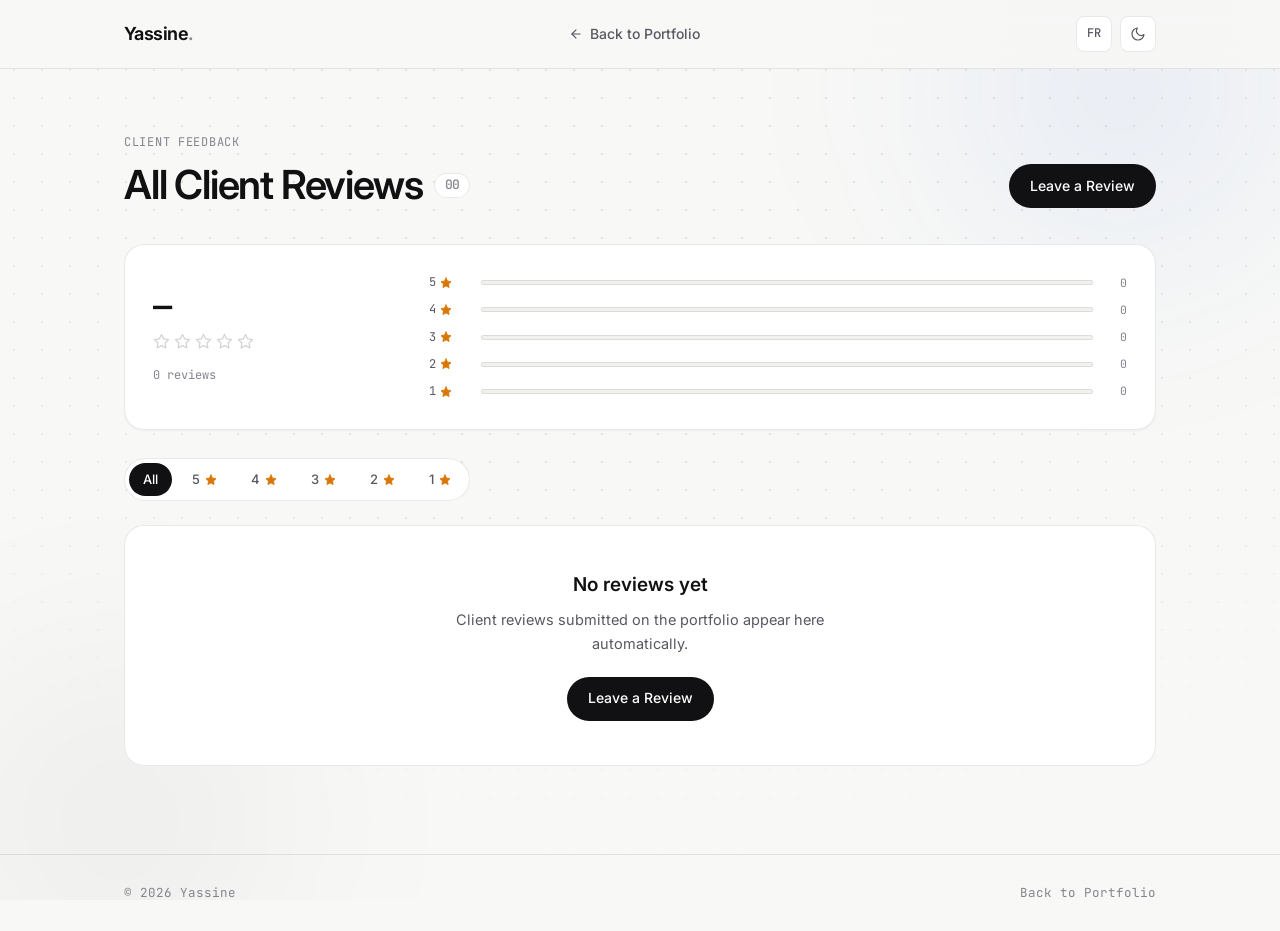
==== reviews.html @ 19e0b04a "Remove Tools & Stack, add Owner Of links, Instagram, and 1-5 star Client Reviews page" ====
<!DOCTYPE html>
<html lang="en" data-theme="light">
<head>
  <meta charset="UTF-8" />
  <meta name="viewport" content="width=device-width, initial-scale=1.0" />
  <title>Client Reviews — Yassine</title>
  <meta name="description" content="Client reviews and ratings (1 to 5 stars) for Yassine's software development, web design, and creative work." />
  <link rel="icon" href="favicon.ico" sizes="any" />
  <link rel="icon" type="image/svg+xml" href="assets/favicon.svg" />
  <link rel="preconnect" href="https://fonts.googleapis.com" />
  <link rel="preconnect" href="https://fonts.gstatic.com" crossorigin />
  <link href="https://fonts.googleapis.com/css2?family=Inter:wght@400;500;600;700&family=JetBrains+Mono:wght@400;500&display=swap" rel="stylesheet" />
  <link rel="stylesheet" href="assets/css/styles.css" />
  <script>
    (function () {
      try {
        var saved = localStorage.getItem("yassine_theme");
        if (saved === "dark" || saved === "light") {
          document.documentElement.setAttribute("data-theme", saved);
        } else if (window.matchMedia && window.matchMedia("(prefers-color-scheme: dark)").matches) {
          document.documentElement.setAttribute("data-theme", "dark");
        }
      } catch (e) {}
    })();
  </script>
</head>
<body>
  <div class="custom-bg" aria-hidden="true">
    <div class="bg-orb bg-orb-1"></div>
    <div class="bg-orb bg-orb-2"></div>
    <div class="bg-grid"></div>
    <div class="bg-spotlight" id="bg-spotlight"></div>
  </div>

  <a class="skip-link" href="#main">Skip to content</a>

  <header class="site-header" id="top">
    <div class="container header-inner">
      <a href="index.html" class="brand" aria-label="Back to Yassine portfolio">
        <span class="brand-name" id="brand-name">Yassine</span><span class="brand-dot" aria-hidden="true">.</span>
      </a>

      <nav class="nav-links" aria-label="Reviews navigation">
        <a href="index.html" class="nav-link back-nav-link">
          <svg width="14" height="14" viewBox="0 0 24 24" fill="none" stroke="currentColor" stroke-width="2" stroke-linecap="round" stroke-linejoin="round" aria-hidden="true">
            <path d="M19 12H5"></path>
            <path d="m12 19-7-7 7-7"></path>
          </svg>
          <span data-i18n="reviewsPage.back">Back to Portfolio</span>
        </a>
      </nav>

      <div class="header-controls">
        <button type="button" class="control-btn mono" id="lang-toggle" aria-label="Switch language" title="Switch language">
          FR
        </button>
        <button type="button" class="control-btn icon-btn" id="theme-toggle" aria-label="Toggle color theme" title="Toggle theme">
          <svg class="icon-sun" width="16" height="16" viewBox="0 0 24 24" fill="none" stroke="currentColor" stroke-width="1.75" stroke-linecap="round" stroke-linejoin="round" aria-hidden="true">
            <circle cx="12" cy="12" r="4"></circle>
            <path d="M12 2v2M12 20v2M4.93 4.93l1.41 1.41M17.66 17.66l1.41 1.41M2 12h2M20 12h2M6.34 17.66l-1.41 1.41M19.07 4.93l-1.41 1.41"></path>
          </svg>
          <svg class="icon-moon" width="16" height="16" viewBox="0 0 24 24" fill="none" stroke="currentColor" stroke-width="1.75" stroke-linecap="round" stroke-linejoin="round" aria-hidden="true">
            <path d="M21 12.79A9 9 0 1 1 11.21 3 7 7 0 0 0 21 12.79z"></path>
          </svg>
        </button>
      </div>
    </div>
  </header>

  <main id="main">
    <section class="section reviews-page-hero">
      <div class="container">
        <div class="section-header">
          <div>
            <span class="section-kicker mono" data-i18n="reviewsPage.kicker">Client Feedback</span>
            <h1 class="section-title reviews-page-title">
              <span data-i18n="reviewsPage.title">All Client Reviews</span>
              <span class="count-badge mono" id="all-reviews-count">00</span>
            </h1>
          </div>

          <a href="index.html#reviews" class="btn btn-primary" data-i18n="reviewsPage.leaveBtn">
            Leave a Review
          </a>
        </div>

        <div class="reviews-overview-banner" id="reviews-overview-banner">
          <div class="overview-score-col">
            <div class="overview-score mono" id="page-avg-score">—</div>
            <div id="page-avg-stars"></div>
            <p class="overview-meta mono" id="page-total-label">0 reviews</p>
          </div>
          <div class="rating-breakdown" id="page-rating-breakdown">
            <!-- Rendered dynamically -->
          </div>
        </div>

        <div class="reviews-toolbar">
          <div class="filter-bar" id="rating-filters" role="tablist" aria-label="Filter reviews by rating">
            <!-- Rendered dynamically -->
          </div>
        </div>

        <div class="all-reviews-grid" id="all-reviews-grid">
          <!-- Rendered dynamically -->
        </div>
      </div>
    </section>
  </main>

  <footer class="site-footer">
    <div class="container footer-inner">
      <p class="footer-copy mono">&copy; <span id="footer-year">2026</span> <span id="footer-name">Yassine</span></p>
      <a href="index.html" class="footer-top mono" data-i18n="reviewsPage.back">Back to Portfolio</a>
    </div>
  </footer>

  <script src="assets/js/data.js" defer></script>
  <script src="assets/js/reviews-store.js" defer></script>
  <script src="assets/js/reviews.js" defer></script>
</body>
</html>
---- assets/css/styles.css ----
/* ==========================================================================
   Yassine — Minimalist Modern Portfolio
   Clean architectural typography, hairline dividers, zero clutter.
   ========================================================================== */

:root {
  --bg: #f8f8f6;
  --surface: #ffffff;
  --surface-subtle: #f1f1ee;
  --surface-elevated: #ffffff;
  --border: rgba(17, 17, 19, 0.09);
  --border-strong: rgba(17, 17, 19, 0.18);

  --text: #111113;
  --text-secondary: #585862;
  --text-muted: #84848f;

  --accent: #111113;
  --accent-hover: #27272a;
  --accent-fg: #ffffff;

  --signal: #16a34a;
  --star: #d97706;
  --highlight: #2563eb;
  --highlight-soft: rgba(37, 99, 235, 0.1);

  --header-bg: rgba(248, 248, 246, 0.82);
  --bg-grid-dot: rgba(17, 17, 19, 0.1);
  --bg-orb-1: rgba(37, 99, 235, 0.09);
  --bg-orb-2: rgba(17, 17, 19, 0.05);
  --bg-spotlight: rgba(37, 99, 235, 0.085);
  --shadow-sm: 0 1px 2px rgba(17, 17, 19, 0.04);
  --shadow-md: 0 12px 32px -12px rgba(17, 17, 19, 0.1);
  --shadow-modal: 0 28px 70px -20px rgba(0, 0, 0, 0.28);

  --radius-sm: 8px;
  --radius-md: 14px;
  --radius-lg: 20px;
  --radius-pill: 999px;

  --font-sans: "Inter", -apple-system, BlinkMacSystemFont, "Segoe UI", Roboto, sans-serif;
  --font-mono: "JetBrains Mono", ui-monospace, SFMono-Regular, Menlo, Consolas, monospace;

  --container: 1080px;
  --ease: cubic-bezier(0.22, 1, 0.36, 1);
}

[data-theme="dark"] {
  --bg: #0a0a0c;
  --surface: #121215;
  --surface-subtle: #18181c;
  --surface-elevated: #151519;
  --border: rgba(255, 255, 255, 0.085);
  --border-strong: rgba(255, 255, 255, 0.18);

  --text: #f4f4f6;
  --text-secondary: #a1a1aa;
  --text-muted: #71717a;

  --accent: #f4f4f6;
  --accent-hover: #e4e4e7;
  --accent-fg: #0a0a0c;

  --signal: #22c55e;
  --star: #f59e0b;
  --highlight: #60a5fa;
  --highlight-soft: rgba(96, 165, 250, 0.14);

  --header-bg: rgba(10, 10, 12, 0.8);
  --bg-grid-dot: rgba(255, 255, 255, 0.09);
  --bg-orb-1: rgba(96, 165, 250, 0.13);
  --bg-orb-2: rgba(244, 244, 246, 0.05);
  --bg-spotlight: rgba(96, 165, 250, 0.115);
  --shadow-sm: 0 1px 2px rgba(0, 0, 0, 0.25);
  --shadow-md: 0 14px 36px -12px rgba(0, 0, 0, 0.55);
  --shadow-modal: 0 32px 80px -16px rgba(0, 0, 0, 0.72);
}

/* Base Reset */
*,
*::before,
*::after {
  box-sizing: border-box;
}

html {
  scroll-behavior: smooth;
  -webkit-font-smoothing: antialiased;
  -moz-osx-font-smoothing: grayscale;
}

body {
  margin: 0;
  background-color: var(--bg);
  color: var(--text);
  font-family: var(--font-sans);
  font-size: 16px;
  line-height: 1.6;
  overflow-x: hidden;
  transition: background-color 0.25s var(--ease), color 0.25s var(--ease);
}

body.modal-open {
  overflow: hidden;
}

/* Custom Architectural Background & Cursor Particles */
.custom-bg {
  position: fixed;
  inset: 0;
  z-index: 0;
  pointer-events: none;
  overflow: hidden;
}

.bg-grid {
  position: absolute;
  inset: 0;
  background-image: radial-gradient(var(--bg-grid-dot) 1px, transparent 1px);
  background-size: 28px 28px;
  mask-image: radial-gradient(ellipse 85% 75% at 50% 25%, #000 35%, transparent 100%);
  -webkit-mask-image: radial-gradient(ellipse 85% 75% at 50% 25%, #000 35%, transparent 100%);
}

.bg-orb {
  position: absolute;
  border-radius: 50%;
  filter: blur(80px);
  will-change: transform;
}

.bg-orb-1 {
  width: 560px;
  height: 560px;
  top: -190px;
  right: -120px;
  background: radial-gradient(circle, var(--bg-orb-1) 0%, transparent 70%);
}

.bg-orb-2 {
  width: 520px;
  height: 520px;
  bottom: -180px;
  left: -140px;
  background: radial-gradient(circle, var(--bg-orb-2) 0%, transparent 70%);
}

.bg-spotlight {
  position: absolute;
  inset: 0;
  opacity: 0;
  background: radial-gradient(
    480px circle at var(--mx, 50%) var(--my, 30%),
    var(--bg-spotlight),
    transparent 70%
  );
  transition: opacity 0.45s ease;
}

.bg-spotlight.is-active {
  opacity: 1;
}

main,
.site-footer {
  position: relative;
  z-index: 2;
}

img,
svg {
  display: block;
}

a {
  color: inherit;
  text-decoration: none;
}

button,
input,
textarea {
  font: inherit;
  color: inherit;
}

:focus-visible {
  outline: 2px solid var(--highlight);
  outline-offset: 2px;
}

.skip-link {
  position: absolute;
  top: -100px;
  left: 16px;
  z-index: 1000;
  padding: 8px 14px;
  border-radius: var(--radius-sm);
  background: var(--accent);
  color: var(--accent-fg);
  font-size: 14px;
  font-weight: 500;
}

.skip-link:focus {
  top: 16px;
}

.mono {
  font-family: var(--font-mono);
}

.container {
  width: 100%;
  max-width: var(--container);
  margin: 0 auto;
  padding: 0 24px;
}

/* Header */
.site-header {
  position: sticky;
  top: 0;
  z-index: 50;
  background: var(--header-bg);
  backdrop-filter: blur(14px);
  -webkit-backdrop-filter: blur(14px);
  border-bottom: 1px solid var(--border);
}

.header-inner {
  height: 68px;
  display: flex;
  align-items: center;
  justify-content: space-between;
  gap: 24px;
}

.brand {
  font-size: 18px;
  font-weight: 650;
  letter-spacing: -0.03em;
  display: inline-flex;
  align-items: baseline;
}

.brand-dot {
  color: var(--text-muted);
}

.nav-links {
  display: flex;
  align-items: center;
  gap: 28px;
}

.nav-link {
  font-size: 14px;
  font-weight: 500;
  color: var(--text-secondary);
  transition: color 0.2s ease;
  position: relative;
}

.nav-link:hover,
.nav-link.is-active {
  color: var(--text);
}

.header-controls {
  display: flex;
  align-items: center;
  gap: 8px;
}

.control-btn {
  height: 36px;
  min-width: 36px;
  padding: 0 10px;
  border-radius: var(--radius-sm);
  border: 1px solid var(--border);
  background: var(--surface);
  color: var(--text-secondary);
  font-size: 12px;
  font-weight: 500;
  display: inline-flex;
  align-items: center;
  justify-content: center;
  cursor: pointer;
  transition: border-color 0.2s ease, color 0.2s ease, background-color 0.2s ease;
}

.control-btn:hover {
  border-color: var(--border-strong);
  color: var(--text);
}

.icon-btn {
  padding: 0;
  width: 36px;
}

/* Theme Icon Visibility */
[data-theme="light"] .icon-sun {
  display: none;
}

[data-theme="dark"] .icon-moon {
  display: none;
}

/* Sections */
.section {
  padding: 88px 0;
}

.section-bordered {
  border-top: 1px solid var(--border);
}

.section-kicker {
  display: block;
  font-size: 12px;
  letter-spacing: 0.06em;
  text-transform: uppercase;
  color: var(--text-muted);
  margin-bottom: 10px;
}

.section-title {
  margin: 0;
  font-size: clamp(26px, 3vw, 34px);
  font-weight: 600;
  letter-spacing: -0.03em;
  line-height: 1.15;
  display: inline-flex;
  align-items: center;
  gap: 12px;
}

/* Hero */
.hero {
  padding: 96px 0 72px;
}

.hero-meta {
  display: flex;
  flex-wrap: wrap;
  align-items: center;
  gap: 14px;
  margin-bottom: 28px;
}

.eyebrow {
  font-size: 12px;
  letter-spacing: 0.08em;
  text-transform: uppercase;
  color: var(--text-secondary);
}

.status-pill {
  display: inline-flex;
  align-items: center;
  gap: 8px;
  padding: 5px 12px;
  border-radius: var(--radius-pill);
  border: 1px solid var(--border);
  background: var(--surface);
  font-size: 12.5px;
  color: var(--text-secondary);
}

.status-dot {
  width: 6px;
  height: 6px;
  border-radius: 50%;
  background: var(--signal);
  box-shadow: 0 0 0 3px rgba(22, 163, 74, 0.16);
}

.hero-title {
  margin: 0 0 22px;
  max-width: 18ch;
  font-size: clamp(38px, 6vw, 64px);
  font-weight: 650;
  letter-spacing: -0.04em;
  line-height: 1.05;
  color: var(--text);
}

.hero-subtitle {
  margin: 0 0 36px;
  max-width: 56ch;
  font-size: clamp(16px, 1.8vw, 18px);
  line-height: 1.65;
  color: var(--text-secondary);
}

.hero-actions {
  display: flex;
  flex-wrap: wrap;
  align-items: center;
  gap: 12px;
  margin-bottom: 64px;
}

/* Buttons */
.btn {
  display: inline-flex;
  align-items: center;
  justify-content: center;
  gap: 8px;
  height: 44px;
  padding: 0 20px;
  border-radius: var(--radius-pill);
  font-size: 14px;
  font-weight: 500;
  border: 1px solid transparent;
  cursor: pointer;
  transition: transform 0.18s var(--ease), background-color 0.2s ease, border-color 0.2s ease, color 0.2s ease;
}

.btn:active {
  transform: translateY(1px);
}

.btn-primary {
  background: var(--accent);
  color: var(--accent-fg);
}

.btn-primary:hover {
  background: var(--accent-hover);
}

.btn-secondary {
  background: var(--surface);
  color: var(--text);
  border-color: var(--border);
}

.btn-secondary:hover {
  border-color: var(--border-strong);
  background: var(--surface-subtle);
}

/* Hero Metrics Strip */
.hero-metrics {
  margin: 0;
  padding-top: 28px;
  border-top: 1px solid var(--border);
  display: grid;
  grid-template-columns: repeat(3, minmax(0, 1fr));
  gap: 24px;
}

.metric-item dt {
  font-size: 11.5px;
  text-transform: uppercase;
  letter-spacing: 0.06em;
  color: var(--text-muted);
  margin-bottom: 6px;
}

.metric-item dd {
  margin: 0;
  font-size: 15px;
  font-weight: 500;
  color: var(--text);
}

/* Projects Section */
.section-header {
  display: flex;
  flex-wrap: wrap;
  align-items: flex-end;
  justify-content: space-between;
  gap: 20px;
  margin-bottom: 36px;
}

.count-badge {
  font-size: 13px;
  font-weight: 500;
  color: var(--text-muted);
  padding: 4px 10px;
  border-radius: var(--radius-pill);
  border: 1px solid var(--border);
  background: var(--surface);
}

.filter-bar {
  display: inline-flex;
  flex-wrap: wrap;
  gap: 6px;
  padding: 4px;
  border-radius: var(--radius-pill);
  border: 1px solid var(--border);
  background: var(--surface);
}

.filter-btn {
  padding: 6px 14px;
  border: none;
  border-radius: var(--radius-pill);
  background: transparent;
  color: var(--text-secondary);
  font-size: 13px;
  font-weight: 500;
  cursor: pointer;
  transition: background-color 0.2s ease, color 0.2s ease;
}

.filter-btn:hover {
  color: var(--text);
}

.filter-btn.is-active {
  background: var(--accent);
  color: var(--accent-fg);
}

.projects-grid {
  display: grid;
  grid-template-columns: repeat(2, minmax(0, 1fr));
  gap: 24px;
}

/* Project Card */
.project-card {
  background: var(--surface);
  border: 1px solid var(--border);
  border-radius: var(--radius-lg);
  overflow: hidden;
  display: flex;
  flex-direction: column;
  box-shadow: var(--shadow-sm);
  transition: border-color 0.25s var(--ease), transform 0.25s var(--ease), box-shadow 0.25s var(--ease);
}

.project-card:hover {
  border-color: var(--border-strong);
  transform: translateY(-3px);
  box-shadow: var(--shadow-md);
}

.card-preview {
  position: relative;
  aspect-ratio: 16 / 10;
  background: var(--surface-subtle);
  border-bottom: 1px solid var(--border);
  overflow: hidden;
  cursor: pointer;
}

.card-preview img {
  width: 100%;
  height: 100%;
  object-fit: cover;
  transition: transform 0.45s var(--ease);
}

.project-card:hover .card-preview img {
  transform: scale(1.025);
}

.card-body {
  padding: 24px;
  display: flex;
  flex-direction: column;
  flex: 1;
}

.card-meta {
  display: flex;
  align-items: center;
  justify-content: space-between;
  gap: 12px;
  margin-bottom: 14px;
  font-size: 12px;
  color: var(--text-muted);
}

.card-meta-left {
  display: inline-flex;
  align-items: center;
  gap: 8px;
}

.card-category {
  padding: 2px 9px;
  border-radius: var(--radius-pill);
  border: 1px solid var(--border);
  color: var(--text-secondary);
  font-size: 11.5px;
}

.card-title {
  margin: 0 0 10px;
  font-size: 21px;
  font-weight: 600;
  letter-spacing: -0.025em;
  line-height: 1.25;
}

.card-title-btn {
  background: none;
  border: none;
  padding: 0;
  text-align: left;
  cursor: pointer;
  color: inherit;
  font: inherit;
}

.card-title-btn:hover {
  text-decoration: underline;
  text-underline-offset: 4px;
  text-decoration-thickness: 1.5px;
}

.card-summary {
  margin: 0 0 20px;
  font-size: 14.5px;
  line-height: 1.6;
  color: var(--text-secondary);
}

.tag-list {
  display: flex;
  flex-wrap: wrap;
  gap: 6px;
  margin-top: auto;
}

.tag {
  font-family: var(--font-mono);
  font-size: 11.5px;
  padding: 4px 10px;
  border-radius: 6px;
  background: var(--surface-subtle);
  color: var(--text-secondary);
  border: 1px solid var(--border);
}

.card-footer {
  margin-top: 22px;
  padding-top: 16px;
  border-top: 1px solid var(--border);
  display: flex;
  align-items: center;
  justify-content: space-between;
  gap: 12px;
}

.card-action-link {
  display: inline-flex;
  align-items: center;
  gap: 6px;
  font-size: 13.5px;
  font-weight: 500;
  color: var(--text);
  background: none;
  border: none;
  padding: 0;
  cursor: pointer;
  transition: opacity 0.2s ease, gap 0.2s var(--ease);
}

.card-action-link:hover {
  opacity: 0.72;
  gap: 9px;
}

.card-ext-links {
  display: inline-flex;
  align-items: center;
  gap: 14px;
}

.ext-link {
  display: inline-flex;
  align-items: center;
  gap: 5px;
  font-size: 13px;
  font-weight: 500;
  color: var(--text-secondary);
  transition: color 0.2s ease;
}

.ext-link:hover {
  color: var(--text);
}

/* ==========================================================================
   Custom Architectural Project Previews (Pure CSS/SVG)
   ========================================================================== */

.preview-canvas {
  width: 100%;
  height: 100%;
  padding: 20px;
  display: flex;
  align-items: center;
  justify-content: center;
  background-image: radial-gradient(var(--border-strong) 1px, transparent 1px);
  background-size: 18px 18px;
}

.mock-window {
  width: 100%;
  height: 100%;
  max-width: 440px;
  background: var(--surface);
  border: 1px solid var(--border-strong);
  border-radius: 12px;
  box-shadow: var(--shadow-sm);
  display: flex;
  flex-direction: column;
  overflow: hidden;
}

.mock-topbar {
  height: 30px;
  padding: 0 12px;
  border-bottom: 1px solid var(--border);
  display: flex;
  align-items: center;
  justify-content: space-between;
  background: var(--surface-subtle);
}

.mock-dots {
  display: inline-flex;
  gap: 5px;
}

.mock-dots span {
  width: 7px;
  height: 7px;
  border-radius: 50%;
  background: var(--border-strong);
}

.mock-path {
  font-family: var(--font-mono);
  font-size: 10.5px;
  color: var(--text-muted);
}

/* AlgoStudio IDE Visual */
.ide-stage {
  flex: 1;
  display: grid;
  grid-template-columns: 1.55fr 0.85fr;
  min-height: 0;
  font-family: var(--font-mono);
}

.ide-editor {
  padding: 12px 10px;
  display: flex;
  flex-direction: column;
  justify-content: center;
  gap: 4px;
  border-right: 1px solid var(--border);
  font-size: 11px;
  line-height: 1.45;
  color: var(--text);
}

.ide-line {
  display: flex;
  align-items: baseline;
  gap: 10px;
  padding: 1px 6px;
  border-radius: 4px;
  white-space: nowrap;
  overflow: hidden;
  transition: background-color 0.25s ease;
}

.ide-line.is-active {
  background: var(--highlight-soft);
}

.project-card:hover .ide-line.is-active {
  background: rgba(37, 99, 235, 0.16);
}

.ide-ln {
  width: 12px;
  text-align: right;
  font-size: 10px;
  color: var(--text-muted);
  user-select: none;
}

.ide-kw {
  font-style: normal;
  color: var(--highlight);
  font-weight: 500;
}

.ide-op {
  font-style: normal;
  color: var(--text-muted);
}

.ide-side {
  padding: 12px;
  background: var(--surface-subtle);
  display: flex;
  flex-direction: column;
  gap: 7px;
}

.ide-side-title {
  font-size: 9.5px;
  text-transform: uppercase;
  letter-spacing: 0.06em;
  color: var(--text-muted);
  padding-bottom: 5px;
  border-bottom: 1px solid var(--border);
}

.ide-tdo-row {
  display: flex;
  align-items: center;
  justify-content: space-between;
  font-size: 10.5px;
  color: var(--text);
}

.ide-tdo-row em {
  font-style: normal;
  color: var(--text-muted);
}

.ide-exec-badge {
  margin-top: auto;
  align-self: flex-start;
  font-size: 10px;
  font-weight: 500;
  color: var(--signal);
  padding: 2px 7px;
  border-radius: 4px;
  border: 1px solid var(--border);
  background: var(--surface);
}

/* Compresseur App Visual */
.comp-stage {
  flex: 1;
  padding: 18px 20px;
  display: flex;
  flex-direction: column;
  justify-content: center;
  gap: 16px;
}

.comp-flow {
  display: grid;
  grid-template-columns: 1fr auto 1fr;
  align-items: center;
  gap: 12px;
}

.comp-box {
  padding: 12px;
  border-radius: 8px;
  border: 1px solid var(--border);
  background: var(--surface-subtle);
}

.comp-box.is-output {
  background: var(--surface);
  border-color: var(--border-strong);
}

.comp-label {
  display: block;
  font-family: var(--font-mono);
  font-size: 10px;
  text-transform: uppercase;
  letter-spacing: 0.05em;
  color: var(--text-muted);
  margin-bottom: 4px;
}

.comp-size {
  font-family: var(--font-mono);
  font-size: 15px;
  font-weight: 600;
  color: var(--text);
}

.comp-arrow {
  color: var(--text-muted);
}

.comp-meter-wrap {
  display: flex;
  flex-direction: column;
  gap: 7px;
}

.comp-meter-head {
  display: flex;
  align-items: center;
  justify-content: space-between;
  font-family: var(--font-mono);
  font-size: 10.5px;
  color: var(--text-muted);
}

.comp-saving {
  color: var(--signal);
  font-weight: 500;
}

.comp-track {
  height: 7px;
  border-radius: var(--radius-pill);
  background: var(--surface-subtle);
  border: 1px solid var(--border);
  overflow: hidden;
}

.comp-fill {
  height: 100%;
  width: 24%;
  border-radius: var(--radius-pill);
  background: var(--text);
  transition: width 0.45s var(--ease);
}

.project-card:hover .comp-fill {
  width: 14%;
}

/* Bac For All Visual */
.edu-stage {
  flex: 1;
  padding: 14px 16px 12px;
  display: flex;
  flex-direction: column;
  justify-content: space-between;
  gap: 10px;
}

.edu-grid {
  display: grid;
  grid-template-columns: repeat(3, minmax(0, 1fr));
  gap: 7px;
}

.edu-tile {
  padding: 8px 9px;
  border-radius: 7px;
  border: 1px solid var(--border);
  background: var(--surface-subtle);
  display: flex;
  flex-direction: column;
  gap: 2px;
  transition: border-color 0.25s ease, background-color 0.25s ease;
}

.edu-tile.is-active {
  border-color: var(--highlight);
  background: var(--highlight-soft);
}

.project-card:hover .edu-tile:not(.is-active) {
  border-color: var(--border-strong);
}

.edu-code {
  font-family: var(--font-mono);
  font-size: 9.5px;
  font-weight: 600;
  letter-spacing: 0.05em;
  color: var(--text-muted);
}

.edu-tile.is-active .edu-code {
  color: var(--highlight);
}

.edu-name {
  font-size: 10.5px;
  font-weight: 500;
  color: var(--text);
  white-space: nowrap;
  overflow: hidden;
  text-overflow: ellipsis;
}

.edu-footer {
  padding-top: 8px;
  border-top: 1px solid var(--border);
  display: flex;
  align-items: center;
  justify-content: space-between;
  font-family: var(--font-mono);
  font-size: 10px;
  color: var(--text-muted);
}

.edu-live-pill {
  color: var(--signal);
  font-weight: 500;
}

/* Gaming Portfolio Visual */
.gp-stage {
  flex: 1;
  padding: 14px 16px 12px;
  display: flex;
  flex-direction: column;
  justify-content: space-between;
  gap: 10px;
}

.gp-header {
  display: flex;
  align-items: center;
  gap: 11px;
}

.gp-avatar {
  width: 34px;
  height: 34px;
  border-radius: 50%;
  background: var(--accent);
  color: var(--accent-fg);
  font-size: 11.5px;
  font-weight: 600;
  display: flex;
  align-items: center;
  justify-content: center;
  flex-shrink: 0;
  letter-spacing: 0.04em;
}

.gp-identity {
  display: flex;
  flex-direction: column;
  gap: 2px;
  min-width: 0;
}

.gp-name {
  font-size: 13px;
  font-weight: 700;
  letter-spacing: 0.06em;
  color: var(--text);
  line-height: 1.2;
}

.gp-roles {
  font-size: 10px;
  color: var(--text-muted);
  white-space: nowrap;
  overflow: hidden;
  text-overflow: ellipsis;
}

.gp-links {
  display: flex;
  flex-direction: column;
  gap: 6px;
}

.gp-link-row {
  display: flex;
  align-items: center;
  justify-content: space-between;
  padding: 7px 10px;
  border-radius: 7px;
  border: 1px solid var(--border-strong);
  background: var(--surface);
  font-size: 11px;
  font-weight: 500;
  color: var(--text);
  transition: transform 0.25s var(--ease), border-color 0.25s ease;
}

.gp-link-row.is-subtle {
  border-color: var(--border);
  background: var(--surface-subtle);
  color: var(--text-secondary);
}

.project-card:hover .gp-link-row:first-child {
  border-color: var(--highlight);
  transform: translateX(2px);
}

.gp-arrow {
  font-size: 11px;
  color: var(--text-muted);
}

.gp-footer {
  padding-top: 8px;
  border-top: 1px solid var(--border);
  display: flex;
  align-items: center;
  justify-content: space-between;
  font-family: var(--font-mono);
  font-size: 10px;
  color: var(--text-muted);
}

/* Fallback Preview for Future Projects */
.fallback-stage {
  flex: 1;
  display: flex;
  flex-direction: column;
  align-items: center;
  justify-content: center;
  gap: 6px;
}

.fallback-index {
  font-family: var(--font-mono);
  font-size: 36px;
  font-weight: 500;
  letter-spacing: -0.04em;
  color: var(--text);
}

.fallback-label {
  font-family: var(--font-mono);
  font-size: 11px;
  text-transform: uppercase;
  letter-spacing: 0.08em;
  color: var(--text-muted);
}

/* Skills & Languages Section */
.skills-showcase-grid {
  display: grid;
  grid-template-columns: 1.05fr 0.95fr;
  gap: 24px;
  align-items: stretch;
}

.skill-card {
  background: var(--surface);
  border: 1px solid var(--border);
  border-radius: var(--radius-lg);
  padding: 28px;
  box-shadow: var(--shadow-sm);
  display: flex;
  flex-direction: column;
}

.skill-card-head {
  display: flex;
  align-items: center;
  justify-content: space-between;
  gap: 12px;
  padding-bottom: 18px;
  margin-bottom: 22px;
  border-bottom: 1px solid var(--border);
}

.skill-card-title {
  margin: 0;
  font-size: 16px;
  font-weight: 600;
  letter-spacing: -0.02em;
  color: var(--text);
}

.skill-bars {
  display: flex;
  flex-direction: column;
  gap: 22px;
  flex: 1;
  justify-content: center;
}

.skill-bar-item {
  display: flex;
  flex-direction: column;
  gap: 9px;
}

.skill-bar-head {
  display: flex;
  align-items: baseline;
  justify-content: space-between;
  gap: 12px;
}

.skill-bar-name {
  font-size: 14.5px;
  font-weight: 500;
  color: var(--text);
}

.skill-bar-pct {
  font-size: 12.5px;
  color: var(--text-secondary);
}

.skill-bar-track {
  height: 6px;
  border-radius: var(--radius-pill);
  background: var(--surface-subtle);
  border: 1px solid var(--border);
  overflow: hidden;
}

.skill-bar-fill {
  height: 100%;
  width: 0;
  border-radius: var(--radius-pill);
  background: var(--accent);
  transition: width 0.85s var(--ease);
}

.skill-card.is-visible .skill-bar-fill {
  width: var(--pct, 0%);
}

.lang-grid {
  display: grid;
  grid-template-columns: repeat(2, minmax(0, 1fr));
  gap: 10px;
  flex: 1;
  align-content: start;
}

.lang-tile {
  display: flex;
  align-items: center;
  gap: 12px;
  padding: 12px 14px;
  border-radius: 10px;
  border: 1px solid var(--border);
  background: var(--surface-subtle);
  transition: border-color 0.2s ease, background-color 0.2s ease, transform 0.2s var(--ease);
}

.lang-tile:hover {
  border-color: var(--border-strong);
  background: var(--surface);
  transform: translateY(-1px);
}

.lang-index {
  font-size: 11px;
  color: var(--text-muted);
}

.lang-name {
  font-size: 14px;
  font-weight: 500;
  color: var(--text);
}

/* About Section */
.about-grid {
  display: grid;
  grid-template-columns: 1.15fr 0.85fr;
  gap: 56px;
  align-items: start;
}

.about-copy {
  margin-top: 22px;
  display: flex;
  flex-direction: column;
  gap: 16px;
  color: var(--text-secondary);
  font-size: 15.5px;
  line-height: 1.7;
}

.about-copy p {
  margin: 0;
}

/* Owner Of Panel (inside About) */
.owner-panel-title {
  margin: 0 0 18px;
  font-size: 20px;
  font-weight: 600;
  letter-spacing: -0.025em;
  color: var(--text);
}

.owner-list {
  display: flex;
  flex-direction: column;
  gap: 12px;
}

.owner-card {
  display: flex;
  align-items: center;
  justify-content: space-between;
  gap: 16px;
  padding: 18px 20px;
  border-radius: var(--radius-md);
  border: 1px solid var(--border);
  background: var(--surface);
  box-shadow: var(--shadow-sm);
  transition: border-color 0.2s ease, transform 0.2s var(--ease), box-shadow 0.2s ease;
}

.owner-card:hover {
  border-color: var(--border-strong);
  transform: translateY(-2px);
  box-shadow: var(--shadow-md);
}

.owner-card-main {
  min-width: 0;
}

.owner-card-top {
  display: flex;
  align-items: center;
  gap: 10px;
  margin-bottom: 5px;
}

.owner-card-name {
  font-size: 15.5px;
  font-weight: 600;
  letter-spacing: -0.015em;
  color: var(--text);
}

.owner-card-badge {
  font-size: 10.5px;
  padding: 2px 8px;
  border-radius: var(--radius-pill);
  border: 1px solid var(--border);
  background: var(--surface-subtle);
  color: var(--text-secondary);
}

.owner-card-role {
  margin: 0;
  font-size: 13.5px;
  color: var(--text-secondary);
  line-height: 1.45;
}

.owner-card-arrow {
  width: 32px;
  height: 32px;
  border-radius: 50%;
  border: 1px solid var(--border);
  background: var(--surface-subtle);
  color: var(--text-secondary);
  display: inline-flex;
  align-items: center;
  justify-content: center;
  flex-shrink: 0;
  transition: border-color 0.2s ease, color 0.2s ease, transform 0.2s var(--ease);
}

.owner-card:hover .owner-card-arrow {
  border-color: var(--border-strong);
  color: var(--text);
  transform: translate(1px, -1px);
}

/* Client Reviews Section & Dedicated Page */
.reviews-layout {
  display: grid;
  grid-template-columns: 0.92fr 1.08fr;
  gap: 24px;
  align-items: stretch;
}

.reviews-summary-card {
  background: var(--surface);
  border: 1px solid var(--border);
  border-radius: var(--radius-lg);
  padding: 28px;
  box-shadow: var(--shadow-sm);
  display: flex;
  flex-direction: column;
  gap: 22px;
}

.reviews-score-row {
  display: flex;
  align-items: flex-start;
  justify-content: space-between;
  gap: 14px;
}

.overview-score {
  font-size: 32px;
  font-weight: 600;
  letter-spacing: -0.04em;
  line-height: 1.1;
  color: var(--text);
  margin-bottom: 8px;
}

.overview-meta {
  margin: 8px 0 0;
  font-size: 12px;
  color: var(--text-muted);
}

.stars-row {
  display: inline-flex;
  align-items: center;
  gap: 4px;
  color: var(--border-strong);
}

.star-svg {
  color: var(--border-strong);
  transition: color 0.15s ease, transform 0.15s var(--ease);
}

.star-svg.is-filled {
  color: var(--star);
}

.rating-breakdown {
  display: flex;
  flex-direction: column;
  gap: 8px;
}

.breakdown-row {
  display: grid;
  grid-template-columns: 42px 1fr 24px;
  align-items: center;
  gap: 10px;
}

.breakdown-star {
  display: inline-flex;
  align-items: center;
  gap: 4px;
  font-size: 12px;
  color: var(--text-secondary);
}

.breakdown-track {
  height: 5px;
  border-radius: var(--radius-pill);
  background: var(--surface-subtle);
  border: 1px solid var(--border);
  overflow: hidden;
}

.breakdown-fill {
  height: 100%;
  border-radius: var(--radius-pill);
  background: var(--accent);
  transition: width 0.4s var(--ease);
}

.breakdown-count {
  text-align: right;
  font-size: 11.5px;
  color: var(--text-muted);
}

.latest-review-box {
  padding: 16px;
  border-radius: var(--radius-md);
  border: 1px solid var(--border);
  background: var(--surface-subtle);
  margin-top: auto;
}

.latest-review-head {
  display: flex;
  align-items: center;
  justify-content: space-between;
  gap: 10px;
  margin-bottom: 8px;
}

.latest-review-kicker {
  font-size: 11px;
  text-transform: uppercase;
  letter-spacing: 0.06em;
  color: var(--text-muted);
}

.latest-review-text {
  margin: 0 0 10px;
  font-size: 14px;
  line-height: 1.55;
  color: var(--text);
}

.latest-review-author {
  display: flex;
  flex-wrap: wrap;
  gap: 6px;
  font-size: 12px;
  color: var(--text-muted);
}

.latest-review-empty {
  margin: 0;
  font-size: 13.5px;
  color: var(--text-secondary);
}

.reviews-all-cta {
  width: 100%;
}

.review-form-head {
  display: flex;
  align-items: center;
  justify-content: space-between;
  gap: 12px;
}

.review-rating-readout {
  font-size: 12.5px;
  color: var(--text-secondary);
  padding: 3px 9px;
  border-radius: var(--radius-pill);
  border: 1px solid var(--border);
  background: var(--surface-subtle);
}

.field-label {
  font-size: 13px;
  font-weight: 500;
  color: var(--text);
}

.star-picker {
  display: inline-flex;
  align-items: center;
  gap: 6px;
  padding: 6px 10px;
  border-radius: var(--radius-sm);
  border: 1px solid var(--border);
  background: var(--bg);
  align-self: flex-start;
}

.star-btn {
  background: none;
  border: none;
  padding: 4px;
  cursor: pointer;
  display: inline-flex;
  align-items: center;
  justify-content: center;
  border-radius: 6px;
  color: var(--border-strong);
  transition: transform 0.15s var(--ease);
}

.star-btn:hover {
  transform: scale(1.12);
}

.star-btn.is-lit .star-svg {
  color: var(--star);
  fill: currentColor;
}

.review-form-row {
  display: grid;
  grid-template-columns: 1fr 1fr;
  gap: 14px;
}

.inline-review-link {
  color: var(--text);
  font-weight: 500;
  text-decoration: underline;
  text-underline-offset: 3px;
  margin-left: 6px;
}

/* Dedicated reviews.html Page */
.back-nav-link {
  display: inline-flex;
  align-items: center;
  gap: 7px;
}

.reviews-page-hero {
  padding-top: 64px;
  min-height: calc(100vh - 150px);
}

.reviews-page-title {
  font-size: clamp(28px, 4vw, 40px);
}

.reviews-overview-banner {
  background: var(--surface);
  border: 1px solid var(--border);
  border-radius: var(--radius-lg);
  padding: 28px;
  box-shadow: var(--shadow-sm);
  display: grid;
  grid-template-columns: 240px 1fr;
  gap: 36px;
  align-items: center;
  margin-bottom: 28px;
}

.reviews-toolbar {
  margin-bottom: 24px;
}

.filter-star-btn {
  display: inline-flex;
  align-items: center;
  gap: 5px;
}

.filter-star-btn.is-active .star-svg {
  color: var(--accent-fg);
}

.all-reviews-grid {
  display: grid;
  grid-template-columns: repeat(2, minmax(0, 1fr));
  gap: 20px;
}

.review-item-card {
  background: var(--surface);
  border: 1px solid var(--border);
  border-radius: var(--radius-lg);
  padding: 24px;
  box-shadow: var(--shadow-sm);
  display: flex;
  flex-direction: column;
  gap: 16px;
}

.review-item-top {
  display: flex;
  align-items: center;
  justify-content: space-between;
  gap: 12px;
}

.review-item-score {
  font-size: 12px;
  color: var(--text-muted);
}

.review-item-comment {
  margin: 0;
  font-size: 15px;
  line-height: 1.65;
  color: var(--text);
  flex: 1;
}

.review-item-footer {
  padding-top: 14px;
  border-top: 1px solid var(--border);
  display: flex;
  align-items: baseline;
  justify-content: space-between;
  gap: 12px;
}

.review-item-author {
  font-size: 14px;
  font-weight: 600;
  color: var(--text);
  display: block;
}

.review-item-service {
  font-size: 11.5px;
  color: var(--text-muted);
}

.review-item-date {
  font-size: 11.5px;
  color: var(--text-muted);
  white-space: nowrap;
}

.reviews-empty-card {
  grid-column: 1 / -1;
  background: var(--surface);
  border: 1px solid var(--border);
  border-radius: var(--radius-lg);
  padding: 44px 28px;
  text-align: center;
}

.reviews-empty-card h3 {
  margin: 0 0 8px;
  font-size: 19px;
  font-weight: 600;
}

.reviews-empty-card p {
  margin: 0 auto 22px;
  max-width: 42ch;
  font-size: 14.5px;
  color: var(--text-secondary);
}

/* Contact Section */
.contact-grid {
  display: grid;
  grid-template-columns: 1fr 1fr;
  gap: 56px;
  align-items: start;
}

.contact-desc {
  margin: 18px 0 28px;
  max-width: 44ch;
  color: var(--text-secondary);
  font-size: 15.5px;
}

.email-box {
  display: inline-flex;
  align-items: center;
  gap: 14px;
  padding: 10px 10px 10px 16px;
  border-radius: var(--radius-md);
  border: 1px solid var(--border);
  background: var(--surface);
  max-width: 100%;
}

.email-address {
  font-size: 14px;
  color: var(--text);
  overflow: hidden;
  text-overflow: ellipsis;
}

.btn-inline {
  display: inline-flex;
  align-items: center;
  gap: 6px;
  padding: 6px 12px;
  border-radius: var(--radius-sm);
  border: 1px solid var(--border);
  background: var(--surface-subtle);
  color: var(--text);
  font-size: 12px;
  cursor: pointer;
  transition: border-color 0.2s ease, background-color 0.2s ease;
}

.btn-inline:hover {
  border-color: var(--border-strong);
}

.social-links {
  margin-top: 24px;
  display: flex;
  flex-wrap: wrap;
  gap: 10px;
}

.social-link {
  display: inline-flex;
  align-items: center;
  gap: 7px;
  font-size: 13.5px;
  font-weight: 500;
  color: var(--text);
  padding: 8px 14px;
  border-radius: var(--radius-pill);
  border: 1px solid var(--border);
  background: var(--surface);
  transition: border-color 0.2s ease, background-color 0.2s ease;
}

.social-link:hover {
  border-color: var(--border-strong);
  background: var(--surface-subtle);
}

.social-handle {
  font-size: 12px;
  color: var(--text-muted);
}

/* Contact Form */
.contact-form {
  background: var(--surface);
  border: 1px solid var(--border);
  border-radius: var(--radius-lg);
  padding: 28px;
  display: flex;
  flex-direction: column;
  gap: 18px;
}

.form-field {
  display: flex;
  flex-direction: column;
  gap: 7px;
}

.form-field label {
  font-size: 13px;
  font-weight: 500;
  color: var(--text);
}

.form-field input,
.form-field textarea {
  width: 100%;
  padding: 11px 14px;
  border-radius: var(--radius-sm);
  border: 1px solid var(--border);
  background: var(--bg);
  font-size: 14.5px;
  color: var(--text);
  transition: border-color 0.2s ease, background-color 0.2s ease;
}

.form-field textarea {
  resize: vertical;
  min-height: 108px;
}

.form-field input:focus,
.form-field textarea:focus {
  outline: none;
  border-color: var(--text);
  background: var(--surface);
}

.form-footer {
  display: flex;
  flex-wrap: wrap;
  align-items: center;
  gap: 14px;
  margin-top: 4px;
}

.form-status {
  margin: 0;
  font-size: 13px;
  color: var(--text-secondary);
}

.form-status.is-error {
  color: #dc2626;
}

.form-status.is-success {
  color: var(--signal);
}

/* Footer */
.site-footer {
  border-top: 1px solid var(--border);
  padding: 28px 0;
}

.footer-inner {
  display: flex;
  align-items: center;
  justify-content: space-between;
  gap: 16px;
}

.footer-copy,
.footer-top {
  margin: 0;
  font-size: 12.5px;
  color: var(--text-muted);
}

.footer-top {
  display: inline-flex;
  align-items: center;
  gap: 6px;
  transition: color 0.2s ease;
}

.footer-top:hover {
  color: var(--text);
}

/* Modal */
.modal-backdrop {
  position: fixed;
  inset: 0;
  z-index: 100;
  background: rgba(10, 10, 12, 0.56);
  backdrop-filter: blur(6px);
  -webkit-backdrop-filter: blur(6px);
  display: flex;
  align-items: center;
  justify-content: center;
  padding: 24px;
  opacity: 0;
  transition: opacity 0.2s ease;
}

.modal-backdrop[hidden] {
  display: none;
}

.modal-backdrop.is-open {
  opacity: 1;
}

.modal-dialog {
  width: 100%;
  max-width: 640px;
  max-height: calc(100vh - 48px);
  overflow-y: auto;
  background: var(--surface-elevated);
  border: 1px solid var(--border-strong);
  border-radius: var(--radius-lg);
  box-shadow: var(--shadow-modal);
  transform: translateY(10px) scale(0.985);
  transition: transform 0.25s var(--ease);
}

.modal-backdrop.is-open .modal-dialog {
  transform: translateY(0) scale(1);
}

.modal-top {
  padding: 16px 20px;
  border-bottom: 1px solid var(--border);
  display: flex;
  align-items: center;
  justify-content: space-between;
}

.modal-meta {
  display: inline-flex;
  align-items: center;
  gap: 8px;
  font-size: 12px;
  color: var(--text-muted);
}

.modal-meta .sep {
  opacity: 0.45;
}

.modal-preview {
  height: 240px;
  border-bottom: 1px solid var(--border);
  background: var(--surface-subtle);
  overflow: hidden;
}

.modal-preview img {
  width: 100%;
  height: 100%;
  object-fit: cover;
}

.modal-body {
  padding: 24px;
}

.modal-heading-row {
  display: flex;
  align-items: center;
  justify-content: space-between;
  gap: 14px;
  margin-bottom: 12px;
}

.modal-title {
  margin: 0;
  font-size: 24px;
  font-weight: 650;
  letter-spacing: -0.03em;
}

.badge-outline {
  font-size: 11.5px;
  padding: 3px 10px;
  border-radius: var(--radius-pill);
  border: 1px solid var(--border);
  color: var(--text-secondary);
}

.modal-description {
  margin: 0 0 22px;
  font-size: 15px;
  line-height: 1.68;
  color: var(--text-secondary);
}

.modal-section {
  margin-bottom: 20px;
}

.modal-section-label {
  margin: 0 0 10px;
  font-size: 11.5px;
  text-transform: uppercase;
  letter-spacing: 0.06em;
  color: var(--text-muted);
}

.modal-highlights {
  margin: 0;
  padding-left: 18px;
  display: flex;
  flex-direction: column;
  gap: 8px;
  color: var(--text-secondary);
  font-size: 14.5px;
}

.modal-actions {
  margin-top: 24px;
  padding-top: 18px;
  border-top: 1px solid var(--border);
  display: flex;
  flex-wrap: wrap;
  gap: 10px;
}

.modal-note {
  margin: 0;
  font-size: 13px;
  color: var(--text-muted);
}

/* Scroll Reveal */
.reveal {
  opacity: 0;
  transform: translateY(14px);
  transition: opacity 0.55s var(--ease), transform 0.55s var(--ease);
}

.reveal.is-visible {
  opacity: 1;
  transform: translateY(0);
}

@media (prefers-reduced-motion: reduce) {
  html {
    scroll-behavior: auto;
  }
  .reveal {
    opacity: 1;
    transform: none;
    transition: none;
  }
  .skill-bar-fill {
    width: var(--pct, 0%);
  }
  *,
  *::before,
  *::after {
    transition-duration: 0.01ms !important;
  }
}

/* Responsive */
@media (max-width: 860px) {
  .projects-grid,
  .skills-showcase-grid,
  .about-grid,
  .reviews-layout,
  .all-reviews-grid,
  .reviews-overview-banner,
  .contact-grid {
    grid-template-columns: 1fr;
  }

  .about-grid,
  .contact-grid {
    gap: 36px;
  }
}

@media (max-width: 640px) {
  .container {
    padding: 0 18px;
  }

  .header-inner {
    gap: 12px;
  }

  .nav-links {
    gap: 16px;
  }

  .nav-link {
    font-size: 13px;
  }

  .hero {
    padding: 64px 0 52px;
  }

  .section {
    padding: 64px 0;
  }

  .hero-metrics {
    grid-template-columns: 1fr;
    gap: 18px;
  }

  .contact-form,
  .skill-card,
  .reviews-summary-card,
  .reviews-overview-banner {
    padding: 20px;
  }

  .review-form-row {
    grid-template-columns: 1fr;
  }

  .modal-backdrop {
    padding: 12px;
  }

  .modal-preview {
    height: 190px;
  }
}
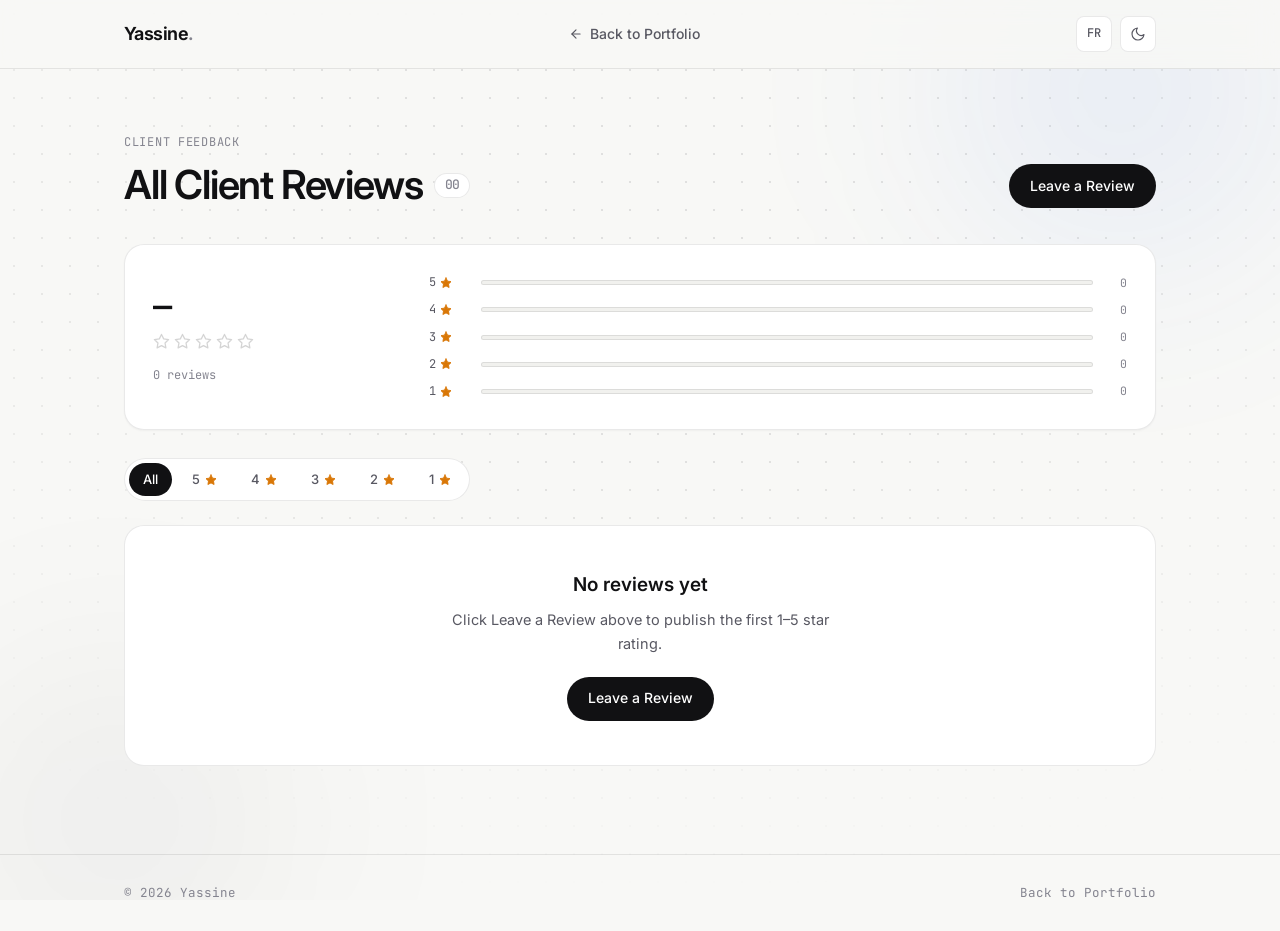
==== commit 4e371f11: "Rename Routine App, make full site mobile-responsive, and persist all review edits/deletions" ====
--- a/reviews.html
+++ b/reviews.html
@@ -40,7 +40,7 @@
         <span class="brand-name" id="brand-name">Yassine</span><span class="brand-dot" aria-hidden="true">.</span>
       </a>
 
-      <nav class="nav-links" aria-label="Reviews navigation">
+      <nav class="nav-links reviews-header-nav" aria-label="Reviews navigation">
         <a href="index.html" class="nav-link back-nav-link">
           <svg width="14" height="14" viewBox="0 0 24 24" fill="none" stroke="currentColor" stroke-width="2" stroke-linecap="round" stroke-linejoin="round" aria-hidden="true">
             <path d="M19 12H5"></path>
@@ -79,9 +79,9 @@
             </h1>
           </div>
 
-          <a href="index.html#reviews" class="btn btn-primary" data-i18n="reviewsPage.leaveBtn">
+          <button type="button" class="btn btn-primary" id="toggle-review-composer" data-i18n="reviewsPage.leaveBtn">
             Leave a Review
-          </a>
+          </button>
         </div>
 
         <div class="reviews-overview-banner" id="reviews-overview-banner">
@@ -94,6 +94,66 @@
             <!-- Rendered dynamically -->
           </div>
         </div>
+
+        <!-- Inline Add / Edit Review Composer -->
+        <form class="contact-form review-composer-card" id="page-review-form" hidden novalidate>
+          <div class="review-form-head">
+            <h2 class="skill-card-title" id="composer-title" data-i18n="reviewsPage.leaveBtn">Leave a Review</h2>
+            <div class="composer-head-right">
+              <span class="mono review-rating-readout" id="page-rating-readout">0 / 5</span>
+              <button type="button" class="control-btn icon-btn" id="close-review-composer" aria-label="Close review form">
+                <svg width="15" height="15" viewBox="0 0 24 24" fill="none" stroke="currentColor" stroke-width="1.8" stroke-linecap="round" stroke-linejoin="round" aria-hidden="true">
+                  <path d="M18 6 6 18"></path>
+                  <path d="m6 6 12 12"></path>
+                </svg>
+              </button>
+            </div>
+          </div>
+
+          <div class="form-field">
+            <span class="field-label" data-i18n="reviewsPage.ratingLabel">Rating (1 to 5 stars)</span>
+            <div class="star-picker" id="page-star-picker" role="radiogroup" aria-label="Rating from 1 to 5 stars">
+              <button type="button" class="star-btn" data-value="1" role="radio" aria-checked="false" aria-label="1 star">
+                <svg class="star-svg" width="22" height="22" viewBox="0 0 24 24" fill="none" stroke="currentColor" stroke-width="1.75" stroke-linecap="round" stroke-linejoin="round" aria-hidden="true"><polygon points="12 2 15.09 8.26 22 9.27 17 14.14 18.18 21.02 12 17.77 5.82 21.02 7 14.14 2 9.27 8.91 8.26 12 2"></polygon></svg>
+              </button>
+              <button type="button" class="star-btn" data-value="2" role="radio" aria-checked="false" aria-label="2 stars">
+                <svg class="star-svg" width="22" height="22" viewBox="0 0 24 24" fill="none" stroke="currentColor" stroke-width="1.75" stroke-linecap="round" stroke-linejoin="round" aria-hidden="true"><polygon points="12 2 15.09 8.26 22 9.27 17 14.14 18.18 21.02 12 17.77 5.82 21.02 7 14.14 2 9.27 8.91 8.26 12 2"></polygon></svg>
+              </button>
+              <button type="button" class="star-btn" data-value="3" role="radio" aria-checked="false" aria-label="3 stars">
+                <svg class="star-svg" width="22" height="22" viewBox="0 0 24 24" fill="none" stroke="currentColor" stroke-width="1.75" stroke-linecap="round" stroke-linejoin="round" aria-hidden="true"><polygon points="12 2 15.09 8.26 22 9.27 17 14.14 18.18 21.02 12 17.77 5.82 21.02 7 14.14 2 9.27 8.91 8.26 12 2"></polygon></svg>
+              </button>
+              <button type="button" class="star-btn" data-value="4" role="radio" aria-checked="false" aria-label="4 stars">
+                <svg class="star-svg" width="22" height="22" viewBox="0 0 24 24" fill="none" stroke="currentColor" stroke-width="1.75" stroke-linecap="round" stroke-linejoin="round" aria-hidden="true"><polygon points="12 2 15.09 8.26 22 9.27 17 14.14 18.18 21.02 12 17.77 5.82 21.02 7 14.14 2 9.27 8.91 8.26 12 2"></polygon></svg>
+              </button>
+              <button type="button" class="star-btn" data-value="5" role="radio" aria-checked="false" aria-label="5 stars">
+                <svg class="star-svg" width="22" height="22" viewBox="0 0 24 24" fill="none" stroke="currentColor" stroke-width="1.75" stroke-linecap="round" stroke-linejoin="round" aria-hidden="true"><polygon points="12 2 15.09 8.26 22 9.27 17 14.14 18.18 21.02 12 17.77 5.82 21.02 7 14.14 2 9.27 8.91 8.26 12 2"></polygon></svg>
+              </button>
+            </div>
+          </div>
+
+          <div class="review-form-row">
+            <div class="form-field">
+              <label for="page-review-name" data-i18n="reviewsPage.nameLabel">Your Name</label>
+              <input type="text" id="page-review-name" name="name" required placeholder="Your name" />
+            </div>
+
+            <div class="form-field">
+              <label for="page-review-service" data-i18n="reviewsPage.serviceLabel">Service (optional)</label>
+              <input type="text" id="page-review-service" name="service" placeholder="Web Dev, Video Editing, Store..." />
+            </div>
+          </div>
+
+          <div class="form-field">
+            <label for="page-review-comment" data-i18n="reviewsPage.commentLabel">Your Review</label>
+            <textarea id="page-review-comment" name="comment" rows="3" required placeholder="Share your experience..."></textarea>
+          </div>
+
+          <div class="form-footer">
+            <button type="submit" class="btn btn-primary" id="page-review-submit" data-i18n="reviewsPage.submit">Submit Review</button>
+            <button type="button" class="btn btn-secondary" id="page-review-cancel" data-i18n="reviewsPage.cancel">Cancel</button>
+            <p class="form-status" id="page-review-status" role="status" aria-live="polite"></p>
+          </div>
+        </form>
 
         <div class="reviews-toolbar">
           <div class="filter-bar" id="rating-filters" role="tablist" aria-label="Filter reviews by rating">
--- a/assets/css/styles.css
+++ b/assets/css/styles.css
@@ -309,6 +309,23 @@
   display: none;
 }
 
+/* Mobile Menu Button (hidden on desktop) */
+.mobile-menu-btn {
+  display: none;
+}
+
+.mobile-menu-btn .icon-close {
+  display: none;
+}
+
+.mobile-menu-btn.is-open .icon-menu {
+  display: none;
+}
+
+.mobile-menu-btn.is-open .icon-close {
+  display: block;
+}
+
 /* Sections */
 .section {
   padding: 88px 0;
@@ -520,14 +537,198 @@
   color: var(--accent-fg);
 }
 
+.projects-slider-shell {
+  position: relative;
+}
+
+.projects-viewport {
+  position: relative;
+}
+
+.projects-viewport::before,
+.projects-viewport::after {
+  content: "";
+  position: absolute;
+  top: 0;
+  bottom: 14px;
+  width: 34px;
+  pointer-events: none;
+  z-index: 4;
+  opacity: 0;
+  transition: opacity 0.25s ease;
+}
+
+.projects-viewport::before {
+  left: -2px;
+  background: linear-gradient(to right, var(--bg), transparent);
+}
+
+.projects-viewport::after {
+  right: -2px;
+  background: linear-gradient(to left, var(--bg), transparent);
+}
+
+.projects-viewport.has-left-fade::before,
+.projects-viewport.has-right-fade::after {
+  opacity: 1;
+}
+
 .projects-grid {
-  display: grid;
-  grid-template-columns: repeat(2, minmax(0, 1fr));
+  display: flex;
   gap: 24px;
+  overflow-x: auto;
+  scroll-snap-type: x mandatory;
+  scroll-behavior: smooth;
+  padding: 8px 2px 16px;
+  margin: -8px -2px 0;
+  cursor: grab;
+  scrollbar-width: none;
+  -ms-overflow-style: none;
+}
+
+.projects-grid.is-dragging {
+  cursor: grabbing;
+  scroll-snap-type: none;
+  scroll-behavior: auto;
+  user-select: none;
+}
+
+.projects-grid::-webkit-scrollbar {
+  display: none;
+}
+
+.projects-grid:focus-visible {
+  outline: 2px solid var(--highlight);
+  outline-offset: 6px;
+  border-radius: var(--radius-lg);
+}
+
+.projects-grid .project-card {
+  flex: 0 0 calc((100% - 24px) / 2);
+  scroll-snap-align: start;
+}
+
+.slider-controls {
+  margin-top: 18px;
+  display: flex;
+  align-items: center;
+  justify-content: space-between;
+  gap: 16px;
+}
+
+.slider-meta-col {
+  display: inline-flex;
+  align-items: center;
+  gap: 12px;
+  min-width: 140px;
+}
+
+.slider-indicator {
+  font-size: 12px;
+  color: var(--text-muted);
+  white-space: nowrap;
+}
+
+.slider-track-bar {
+  width: 68px;
+  height: 3px;
+  border-radius: var(--radius-pill);
+  background: var(--border);
+  overflow: hidden;
+}
+
+.slider-track-fill {
+  height: 100%;
+  width: 33%;
+  border-radius: var(--radius-pill);
+  background: var(--accent);
+  transition: width 0.35s var(--ease);
+}
+
+.slider-dots {
+  display: inline-flex;
+  align-items: center;
+  justify-content: center;
+  gap: 8px;
+}
+
+.slider-dot {
+  position: relative;
+  width: 8px;
+  height: 7px;
+  padding: 0;
+  border: none;
+  border-radius: var(--radius-pill);
+  background: var(--border-strong);
+  cursor: pointer;
+  overflow: hidden;
+  transition: width 0.3s var(--ease), background-color 0.2s ease;
+}
+
+.slider-dot:hover {
+  background: var(--text-muted);
+}
+
+.slider-dot.is-active {
+  width: 36px;
+  background: var(--border-strong);
+}
+
+.slider-dot-fill {
+  position: absolute;
+  inset: 0;
+  border-radius: var(--radius-pill);
+  background: var(--accent);
+  transform-origin: left center;
+  transform: scaleX(0);
+}
+
+.slider-dot.is-active .slider-dot-fill {
+  transform: scaleX(var(--progress, 1));
+}
+
+.slider-nav-btns {
+  display: inline-flex;
+  align-items: center;
+  gap: 8px;
+}
+
+.slider-arrow-btn {
+  width: 38px;
+  height: 38px;
+  padding: 0;
+  border-radius: 50%;
+  transition: border-color 0.2s ease, background-color 0.2s ease, transform 0.18s var(--ease), color 0.2s ease;
+}
+
+.slider-arrow-btn:hover:not(:disabled) {
+  transform: translateY(-1px);
+}
+
+.slider-arrow-btn:active:not(:disabled) {
+  transform: scale(0.95);
+}
+
+.slider-arrow-btn:disabled {
+  opacity: 0.36;
+  cursor: not-allowed;
+}
+
+#slider-autoplay .icon-play {
+  display: none;
+}
+
+#slider-autoplay.is-paused .icon-pause {
+  display: none;
+}
+
+#slider-autoplay.is-paused .icon-play {
+  display: block;
 }
 
 /* Project Card */
 .project-card {
+  position: relative;
   background: var(--surface);
   border: 1px solid var(--border);
   border-radius: var(--radius-lg);
@@ -535,12 +736,37 @@
   display: flex;
   flex-direction: column;
   box-shadow: var(--shadow-sm);
-  transition: border-color 0.25s var(--ease), transform 0.25s var(--ease), box-shadow 0.25s var(--ease);
+  transition: opacity 0.35s var(--ease), border-color 0.25s var(--ease), transform 0.3s var(--ease), box-shadow 0.25s var(--ease);
+}
+
+.project-card::before {
+  content: "";
+  position: absolute;
+  inset: 0;
+  pointer-events: none;
+  opacity: 0;
+  z-index: 3;
+  background: radial-gradient(
+    360px circle at var(--cx, 50%) var(--cy, 0%),
+    var(--bg-spotlight),
+    transparent 65%
+  );
+  transition: opacity 0.3s ease;
+}
+
+.project-card:hover::before {
+  opacity: 1;
+}
+
+.project-card.is-dimmed {
+  opacity: 0.68;
+  transform: scale(0.985);
 }
 
 .project-card:hover {
+  opacity: 1;
   border-color: var(--border-strong);
-  transform: translateY(-3px);
+  transform: translateY(-4px);
   box-shadow: var(--shadow-md);
 }
 
@@ -643,9 +869,19 @@
   border: 1px solid var(--border);
 }
 
+.card-cta-wrap {
+  margin-top: 20px;
+}
+
+.card-cta-btn {
+  width: 100%;
+  height: 42px;
+  font-size: 13.5px;
+}
+
 .card-footer {
-  margin-top: 22px;
-  padding-top: 16px;
+  margin-top: 16px;
+  padding-top: 14px;
   border-top: 1px solid var(--border);
   display: flex;
   align-items: center;
@@ -690,6 +926,21 @@
 
 .ext-link:hover {
   color: var(--text);
+}
+
+.ext-link-download {
+  color: var(--text);
+  padding: 5px 11px;
+  border-radius: var(--radius-pill);
+  border: 1px solid var(--border-strong);
+  background: var(--surface-subtle);
+  transition: background-color 0.2s ease, border-color 0.2s ease, color 0.2s ease;
+}
+
+.ext-link-download:hover {
+  background: var(--accent);
+  border-color: var(--accent);
+  color: var(--accent-fg);
 }
 
 /* ==========================================================================
@@ -1113,6 +1364,90 @@
   color: var(--text-muted);
 }
 
+/* JOYBOY Routine Visual */
+.rt-stage {
+  flex: 1;
+  padding: 13px 15px 11px;
+  display: flex;
+  flex-direction: column;
+  justify-content: space-between;
+  gap: 8px;
+}
+
+.rt-list {
+  display: flex;
+  flex-direction: column;
+  gap: 6px;
+}
+
+.rt-row {
+  display: flex;
+  align-items: center;
+  gap: 9px;
+  padding: 7px 10px;
+  border-radius: 7px;
+  border: 1px solid var(--border);
+  background: var(--surface-subtle);
+  font-size: 11px;
+  color: var(--text);
+  transition: border-color 0.2s ease, transform 0.2s var(--ease);
+}
+
+.rt-row.is-active {
+  border-color: var(--highlight);
+  background: var(--highlight-soft);
+}
+
+.project-card:hover .rt-row.is-active {
+  transform: translateX(2px);
+}
+
+.rt-check {
+  width: 15px;
+  height: 15px;
+  border-radius: 4px;
+  background: var(--accent);
+  color: var(--accent-fg);
+  font-size: 9.5px;
+  font-weight: 700;
+  display: inline-flex;
+  align-items: center;
+  justify-content: center;
+  flex-shrink: 0;
+}
+
+.rt-dot {
+  width: 15px;
+  height: 15px;
+  border-radius: 4px;
+  border: 1.5px solid var(--highlight);
+  flex-shrink: 0;
+}
+
+.rt-task {
+  flex: 1;
+  font-weight: 500;
+  white-space: nowrap;
+  overflow: hidden;
+  text-overflow: ellipsis;
+}
+
+.rt-time {
+  font-size: 10px;
+  color: var(--text-muted);
+}
+
+.rt-footer {
+  padding-top: 8px;
+  border-top: 1px solid var(--border);
+  display: flex;
+  align-items: center;
+  justify-content: space-between;
+  font-family: var(--font-mono);
+  font-size: 10px;
+  color: var(--text-muted);
+}
+
 /* Fallback Preview for Future Projects */
 .fallback-stage {
   flex: 1;
@@ -1620,6 +1955,55 @@
 
 .reviews-toolbar {
   margin-bottom: 24px;
+}
+
+.review-composer-card {
+  margin-bottom: 28px;
+}
+
+.review-composer-card[hidden] {
+  display: none;
+}
+
+.composer-head-right {
+  display: inline-flex;
+  align-items: center;
+  gap: 8px;
+}
+
+.review-item-top-right {
+  display: inline-flex;
+  align-items: center;
+  gap: 10px;
+  flex-wrap: wrap;
+  justify-content: flex-end;
+}
+
+.review-item-actions {
+  display: inline-flex;
+  align-items: center;
+  gap: 6px;
+}
+
+.review-action-btn {
+  font-size: 11px;
+  padding: 3px 9px;
+  border-radius: 6px;
+  border: 1px solid var(--border);
+  background: var(--surface-subtle);
+  color: var(--text-secondary);
+  cursor: pointer;
+  transition: border-color 0.2s ease, color 0.2s ease, background-color 0.2s ease;
+}
+
+.review-action-btn:hover {
+  border-color: var(--border-strong);
+  color: var(--text);
+}
+
+.review-action-btn.is-danger:hover {
+  border-color: rgba(220, 38, 38, 0.45);
+  color: #dc2626;
 }
 
 .filter-star-btn {
@@ -2078,7 +2462,10 @@
 
 /* Responsive */
 @media (max-width: 860px) {
-  .projects-grid,
+  .projects-grid .project-card {
+    flex: 0 0 100%;
+  }
+
   .skills-showcase-grid,
   .about-grid,
   .reviews-layout,
@@ -2094,52 +2481,233 @@
   }
 }
 
+@media (max-width: 720px) {
+  .mobile-menu-btn {
+    display: inline-flex;
+  }
+
+  .nav-links:not(.reviews-header-nav) {
+    position: fixed;
+    top: 68px;
+    left: 0;
+    right: 0;
+    z-index: 49;
+    flex-direction: column;
+    align-items: stretch;
+    gap: 4px;
+    padding: 14px 18px 18px;
+    background: var(--surface);
+    border-bottom: 1px solid var(--border);
+    box-shadow: var(--shadow-md);
+    opacity: 0;
+    transform: translateY(-8px);
+    pointer-events: none;
+    transition: opacity 0.2s ease, transform 0.25s var(--ease);
+  }
+
+  .nav-links:not(.reviews-header-nav).is-open {
+    opacity: 1;
+    transform: translateY(0);
+    pointer-events: auto;
+  }
+
+  .nav-links:not(.reviews-header-nav) .nav-link {
+    padding: 10px 12px;
+    border-radius: var(--radius-sm);
+    font-size: 15px;
+  }
+
+  .nav-links:not(.reviews-header-nav) .nav-link:hover,
+  .nav-links:not(.reviews-header-nav) .nav-link.is-active {
+    background: var(--surface-subtle);
+  }
+}
+
 @media (max-width: 640px) {
   .container {
-    padding: 0 18px;
+    padding: 0 16px;
   }
 
   .header-inner {
-    gap: 12px;
-  }
-
-  .nav-links {
-    gap: 16px;
-  }
-
-  .nav-link {
-    font-size: 13px;
+    gap: 10px;
   }
 
   .hero {
-    padding: 64px 0 52px;
+    padding: 56px 0 48px;
+  }
+
+  .hero-title {
+    font-size: clamp(32px, 8.8vw, 44px);
+    max-width: 100%;
+  }
+
+  .hero-actions {
+    margin-bottom: 44px;
+  }
+
+  .hero-actions .btn {
+    flex: 1 1 auto;
   }
 
   .section {
-    padding: 64px 0;
+    padding: 56px 0;
+  }
+
+  .section-header {
+    align-items: flex-start;
+    margin-bottom: 26px;
+  }
+
+  .filter-bar {
+    max-width: 100%;
+    border-radius: var(--radius-md);
+  }
+
+  .filter-btn {
+    padding: 6px 11px;
+    font-size: 12.5px;
   }
 
   .hero-metrics {
     grid-template-columns: 1fr;
-    gap: 18px;
+    gap: 16px;
+  }
+
+  .slider-controls {
+    flex-wrap: wrap;
+    row-gap: 12px;
+  }
+
+  .slider-meta-col {
+    min-width: auto;
+  }
+
+  .slider-track-bar {
+    display: none;
+  }
+
+  .card-body {
+    padding: 18px;
+  }
+
+  .email-box {
+    display: flex;
+    flex-wrap: wrap;
+    width: 100%;
+    justify-content: space-between;
+    gap: 10px;
+  }
+
+  .social-links {
+    flex-direction: column;
+    align-items: stretch;
+  }
+
+  .social-link {
+    justify-content: space-between;
   }
 
   .contact-form,
   .skill-card,
   .reviews-summary-card,
-  .reviews-overview-banner {
-    padding: 20px;
+  .reviews-overview-banner,
+  .review-item-card {
+    padding: 18px;
   }
 
   .review-form-row {
     grid-template-columns: 1fr;
   }
 
+  .review-item-top,
+  .review-item-footer {
+    flex-wrap: wrap;
+    gap: 8px;
+  }
+
   .modal-backdrop {
     padding: 12px;
   }
 
+  .modal-body {
+    padding: 18px;
+  }
+
   .modal-preview {
-    height: 190px;
-  }
-}
+    height: 195px;
+  }
+
+  .modal-actions .btn {
+    width: 100%;
+  }
+
+  .footer-inner {
+    flex-wrap: wrap;
+  }
+}
+
+@media (max-width: 480px) {
+  .preview-canvas {
+    padding: 12px;
+  }
+
+  .ide-stage {
+    grid-template-columns: 1.45fr 0.85fr;
+  }
+
+  .ide-editor {
+    padding: 8px 6px;
+    font-size: 9.5px;
+  }
+
+  .ide-line {
+    gap: 6px;
+    padding: 1px 4px;
+  }
+
+  .ide-side {
+    padding: 8px;
+  }
+
+  .ide-tdo-row {
+    font-size: 9.5px;
+  }
+
+  .comp-stage {
+    padding: 12px;
+    gap: 12px;
+  }
+
+  .comp-box {
+    padding: 8px 9px;
+  }
+
+  .comp-size {
+    font-size: 13px;
+  }
+
+  .edu-stage {
+    padding: 10px 12px;
+  }
+
+  .edu-tile {
+    padding: 6px 7px;
+  }
+
+  .edu-name {
+    font-size: 9.5px;
+  }
+
+  .lang-tile {
+    padding: 10px 11px;
+    gap: 8px;
+  }
+
+  .lang-name {
+    font-size: 13px;
+  }
+
+  .back-nav-link span {
+    font-size: 13px;
+  }
+}
